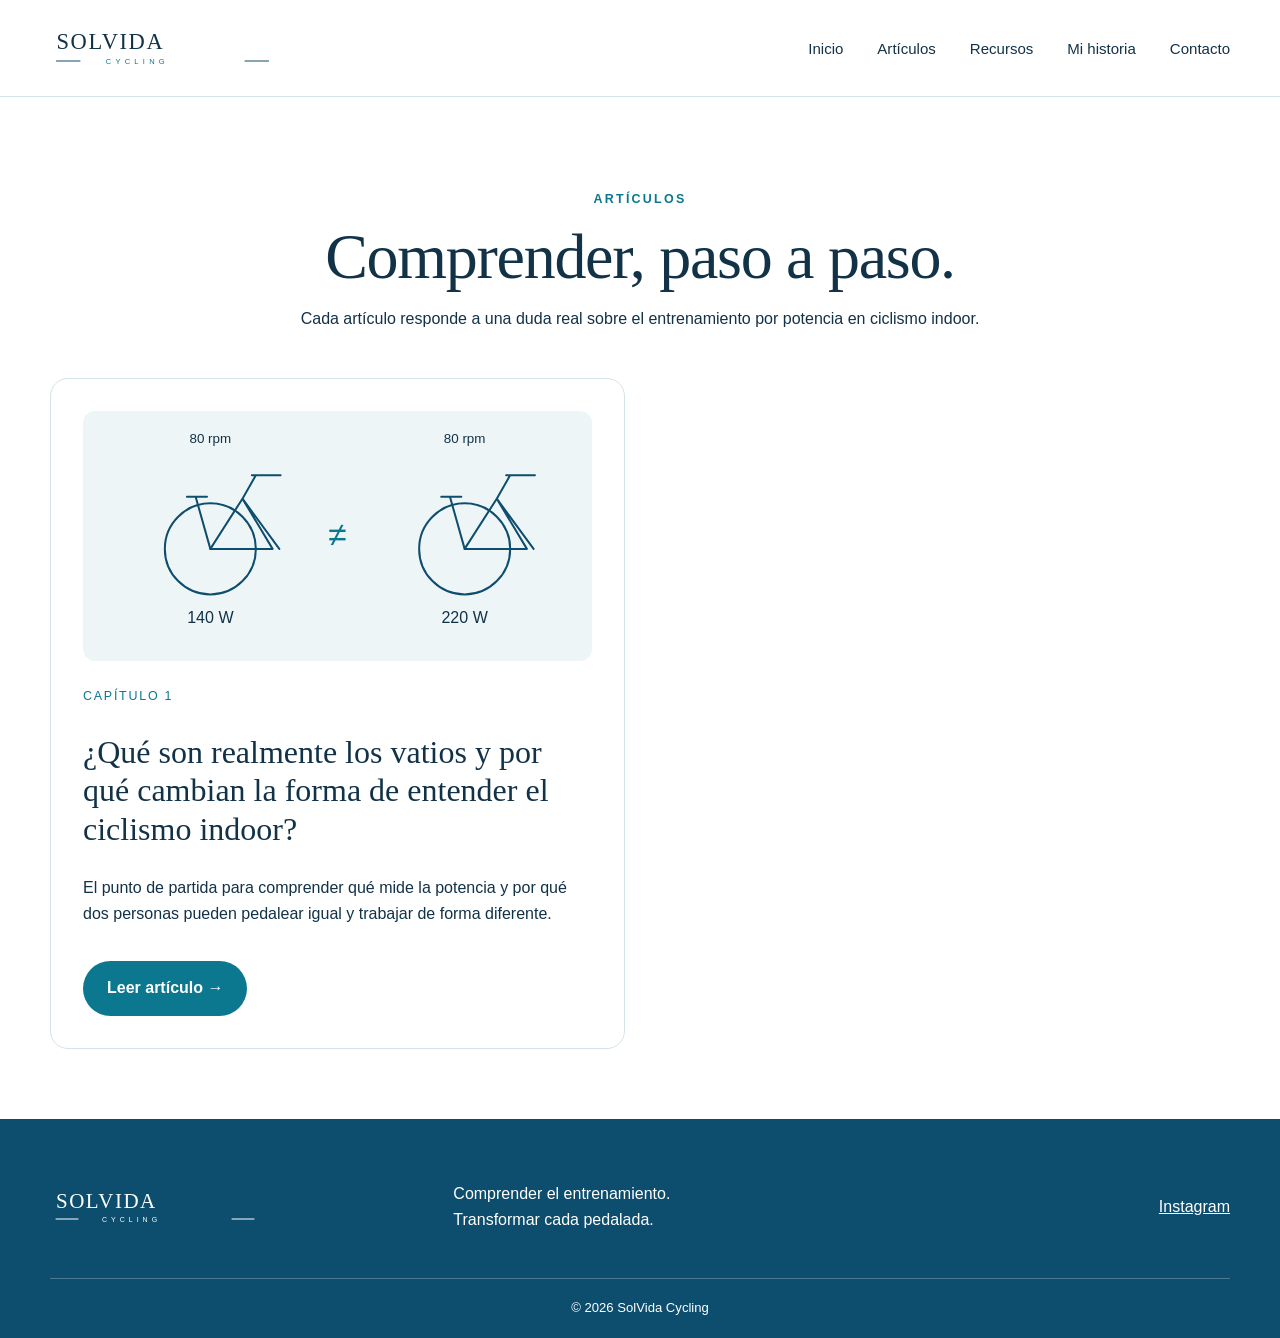
==== articulos.html @ aa21f6d3 "SolVida Cycling v1" ====
<!doctype html>
<html lang="es">
<head>
  <meta charset="utf-8"><meta name="viewport" content="width=device-width,initial-scale=1">
  <title>Artículos | SolVida Cycling</title>
  <link rel="icon" href="img/favicon.svg" type="image/svg+xml">
  <link rel="stylesheet" href="css/estilos.css">
</head>
<body>

<header class="site-header">
  <div class="container header-inner">
    <a class="brand" href="index.html" aria-label="SolVida Cycling, inicio">
      <img src="img/logo.svg" alt="SolVida Cycling">
    </a>
    <button class="menu-toggle" aria-label="Abrir menú" aria-expanded="false">☰</button>
    <nav class="main-nav" aria-label="Navegación principal">
      <a href="index.html">Inicio</a>
      <a href="articulos.html">Artículos</a>
      <a href="recursos.html">Recursos</a>
      <a href="mi-historia.html">Mi historia</a>
      <a href="contacto.html">Contacto</a>
    </nav>
  </div>
</header>

<main class="page-main">
  <section class="page-hero container">
    <p class="eyebrow">Artículos</p>
    <h1>Comprender, paso a paso.</h1>
    <p>Cada artículo responde a una duda real sobre el entrenamiento por potencia en ciclismo indoor.</p>
  </section>
  <section class="container cards-grid">
    <article class="article-card featured">
      <img src="img/misma-cadencia.svg" alt="">
      <p class="card-kicker">Capítulo 1</p>
      <h2>¿Qué son realmente los vatios y por qué cambian la forma de entender el ciclismo indoor?</h2>
      <p>El punto de partida para comprender qué mide la potencia y por qué dos personas pueden pedalear igual y trabajar de forma diferente.</p>
      <a class="button" href="articulos/que-son-los-vatios.html">Leer artículo →</a>
    </article>
  </section>
</main>

<footer class="site-footer">
  <div class="container footer-grid">
    <div>
      <img class="footer-logo" src="img/logo.svg" alt="SolVida Cycling">
    </div>
    <p>Comprender el entrenamiento.<br>Transformar cada pedalada.</p>
    <a class="social-link" href="#" aria-label="Instagram de SolVida Cycling">Instagram</a>
  </div>
  <div class="container copyright">© 2026 SolVida Cycling</div>
</footer>

<script src="js/main.js"></script>
</body>
</html>
---- css/estilos.css ----
:root{
  --ink:#123247;
  --petrol:#0d4d6d;
  --teal:#0b7890;
  --sky:#b9d4e2;
  --mist:#eef5f7;
  --line:#d5e4e9;
  --white:#fff;
  --max:1180px;
}
*{box-sizing:border-box}
html{scroll-behavior:smooth}
body{margin:0;color:var(--ink);background:var(--white);font-family:Arial,Helvetica,sans-serif;line-height:1.65}
img{max-width:100%;display:block}
a{color:inherit}
.container{width:min(var(--max),calc(100% - 40px));margin-inline:auto}
.site-header{position:sticky;top:0;z-index:20;background:rgba(255,255,255,.96);border-bottom:1px solid var(--line);backdrop-filter:blur(10px)}
.header-inner{min-height:96px;display:flex;align-items:center;justify-content:space-between;gap:40px}
.brand img{width:225px;height:auto}
.main-nav{display:flex;gap:34px;align-items:center}
.main-nav a{text-decoration:none;font-size:.94rem;padding:34px 0 29px;border-bottom:3px solid transparent}
.main-nav a:hover{color:var(--teal);border-bottom-color:var(--teal)}
.menu-toggle{display:none;border:0;background:none;font-size:1.8rem;color:var(--petrol)}
.hero{padding:78px 0 74px}
.hero-grid{display:grid;grid-template-columns:.9fr 1.1fr;align-items:center;gap:38px}
.hero h1,.page-hero h1,.history-layout h1,.contact-intro h1,.article-hero h1{font-family:Georgia,'Times New Roman',serif;font-weight:500;line-height:1.06;letter-spacing:-.02em}
.hero h1{font-size:clamp(2.8rem,5.7vw,5.4rem);margin:.2em 0}
.hero h1 span{color:var(--teal)}
.eyebrow{text-transform:uppercase;letter-spacing:.18em;color:var(--teal);font-size:.78rem;font-weight:700}
.short-rule{width:48px;border-top:3px solid var(--teal);margin:26px 0}
.lead{font-size:1.08rem}
.button{display:inline-flex;align-items:center;justify-content:center;gap:16px;border:0;border-radius:999px;padding:14px 24px;background:var(--teal);color:white;text-decoration:none;font-weight:700;margin-top:18px;cursor:pointer}
.button:hover{background:var(--petrol)}
.button.disabled{opacity:.58;cursor:not-allowed}
.hero-art img{width:100%}
.story-preview{padding:80px 0;background:#fbfcfc;border-top:1px solid var(--line)}
.story-grid{display:grid;grid-template-columns:minmax(280px,430px) 1fr;gap:70px;align-items:center}
.story-photo,.history-photo{border-radius:18px;object-fit:cover;object-position:center 22%}
.story-photo{height:460px;width:100%}
.story-preview h2,.resource-card h2,.article-card h2,.article-section h2,.next-article h2{font-family:Georgia,'Times New Roman',serif;font-weight:500;line-height:1.2}
.story-preview h2{font-size:2.35rem}
.text-link{color:var(--teal);font-weight:700;text-decoration:none}
.quote-band{text-align:center;padding:65px 20px;background:linear-gradient(90deg,#f7fbfc,#eef7f8,#f7fbfc)}
.quote-band .heart{font-size:2.4rem;color:var(--teal)}
.quote-band p{font-family:Georgia,serif;font-size:1.55rem;margin:.2em}
.quote-band em{font-family:Georgia,serif;color:var(--teal);font-size:1.8rem}
.site-footer{background:var(--petrol);color:white;padding:46px 0 20px;margin-top:70px}
.footer-grid{display:grid;grid-template-columns:1fr 1fr 1fr;align-items:center;gap:30px}
.footer-logo{width:210px;filter:brightness(0) invert(1)}
.social-link{text-align:right}
.copyright{border-top:1px solid rgba(255,255,255,.25);margin-top:28px;padding-top:18px;text-align:center;font-size:.82rem}
.page-main{min-height:70vh}
.page-hero{text-align:center;padding:80px 0 45px}
.page-hero h1,.contact-intro h1{font-size:clamp(2.8rem,5vw,4.8rem);margin:.1em auto .25em;max-width:900px}
.page-hero>p:last-of-type{max-width:680px;margin:auto}
.cards-grid{display:grid;grid-template-columns:repeat(2,minmax(0,1fr));gap:30px}
.article-card,.resource-card{border:1px solid var(--line);border-radius:18px;padding:32px;background:white}
.article-card img{height:250px;width:100%;object-fit:contain;background:var(--mist);border-radius:12px;margin-bottom:25px}
.article-card h2{font-size:2rem}
.card-kicker{color:var(--teal);font-size:.78rem;letter-spacing:.14em;text-transform:uppercase}
.resource-line{width:680px;max-height:280px;object-fit:cover;object-position:center 70%;margin:30px auto 0}
.resource-grid{display:grid;grid-template-columns:repeat(2,minmax(0,1fr));gap:36px}
.resource-card{text-align:center;padding:44px}
.resource-card h2{font-size:2rem}
.mini-chart{height:150px;position:relative;margin:auto;max-width:300px;border-left:2px solid var(--teal);border-bottom:2px solid var(--teal)}
.mini-chart:before{content:"";position:absolute;left:0;bottom:10px;width:100%;height:100px;border-top:3px solid var(--teal);border-radius:80% 20% 0 0;transform:skewY(-15deg)}
.mini-chart span{position:absolute;right:15px;top:64px;font-weight:bold}
.zones{display:grid;grid-template-columns:repeat(7,1fr);height:80px;margin:36px 0 70px}
.zones span{display:grid;place-items:center;border:1px solid var(--teal);background:color-mix(in srgb,var(--sky) calc(var(--i,1)*12%),white)}
.zones span:nth-child(1){background:#f4f9fa}.zones span:nth-child(2){background:#e6f1f4}.zones span:nth-child(3){background:#d4e8ed}.zones span:nth-child(4){background:#b9d8df}.zones span:nth-child(5){background:#8fc0cb}.zones span:nth-child(6){background:#4e9caf;color:white}.zones span:nth-child(7){background:#0b7890;color:white}
.history-layout{display:grid;grid-template-columns:minmax(280px,420px) 1fr;gap:75px;padding:80px 0}
.history-photo{position:sticky;top:125px;height:620px;width:100%}
.prose{max-width:720px}
.prose h1{font-size:3.8rem}
.prose h2{font-family:Georgia,serif;font-size:2.2rem;font-weight:500;margin-top:2.2rem}
.prose p{font-size:1.07rem}
.prose blockquote{font-family:Georgia,serif;font-size:2rem;color:var(--teal);border-left:4px solid var(--sky);margin:35px 0;padding:12px 0 12px 28px}
.contact-intro{text-align:center;padding:75px 0 20px;max-width:800px}
.conversation-line{font-size:3rem;color:var(--teal);margin-top:25px;border-bottom:2px solid var(--teal);line-height:.6}
.contact-form{max-width:720px;margin:30px auto 80px}
.contact-form label{display:block;font-weight:700;margin-bottom:22px}
.contact-form input,.contact-form textarea{width:100%;border:1px solid var(--teal);border-radius:7px;padding:14px;font:inherit;margin-top:8px}
.form-note{font-size:.82rem;color:#647985}
.article-page{padding:60px 0}
.article-shell{max-width:1000px}
.article-hero{display:grid;grid-template-columns:1.05fr .95fr;gap:45px;align-items:center;padding-bottom:50px;border-bottom:1px solid var(--line)}
.article-hero h1{font-size:clamp(2.6rem,5vw,4.4rem)}
.article-section{padding:55px 0;border-bottom:1px solid var(--line)}
.article-section h2{font-size:2.35rem}
.two-col{display:grid;grid-template-columns:260px 1fr;gap:60px;align-items:center}
.concept-badge{width:180px;height:180px;border:2px solid var(--teal);border-radius:50%;display:grid;place-items:center;font-family:Georgia,serif;font-size:5rem;color:var(--petrol);margin:auto}
.key-idea{border-left:4px solid var(--teal);padding:15px 20px;background:var(--mist);font-weight:700}
.wide-illustration{max-height:360px;margin:30px auto}
.factors-grid{display:grid;grid-template-columns:repeat(4,1fr);gap:15px;margin:30px 0}
.factors-grid div{min-height:110px;display:grid;place-items:center;text-align:center;padding:20px;border:1px solid var(--sky);border-radius:50%;background:var(--mist);font-weight:700}
.next-article{margin:55px 0;padding:40px;border:1px solid var(--sky);border-radius:18px;background:linear-gradient(135deg,#f7fbfc,#eef6f8)}
@media(max-width:850px){
  .header-inner{min-height:76px}.brand img{width:175px}.menu-toggle{display:block}
  .main-nav{display:none;position:absolute;top:76px;left:0;right:0;background:white;border-bottom:1px solid var(--line);padding:18px 20px;flex-direction:column;gap:0}
  .main-nav.open{display:flex}.main-nav a{padding:13px 0;width:100%}
  .hero-grid,.story-grid,.history-layout,.article-hero,.two-col{grid-template-columns:1fr}
  .hero{padding-top:45px}.hero-copy{order:1}.hero-art{order:2}
  .story-photo,.history-photo{height:auto;max-height:560px;position:static}
  .cards-grid,.resource-grid{grid-template-columns:1fr}
  .footer-grid{grid-template-columns:1fr;text-align:center}.footer-logo{margin:auto}.social-link{text-align:center}
  .factors-grid{grid-template-columns:repeat(2,1fr)}
  .prose h1{font-size:2.7rem}
}
@media(max-width:520px){
  .container{width:min(100% - 28px,var(--max))}
  .hero h1{font-size:2.7rem}.page-hero h1,.contact-intro h1{font-size:2.75rem}
  .article-card,.resource-card{padding:22px}
  .factors-grid{grid-template-columns:1fr 1fr}.factors-grid div{border-radius:14px}
  .article-section h2{font-size:1.85rem}.concept-badge{width:130px;height:130px;font-size:3.8rem}
}
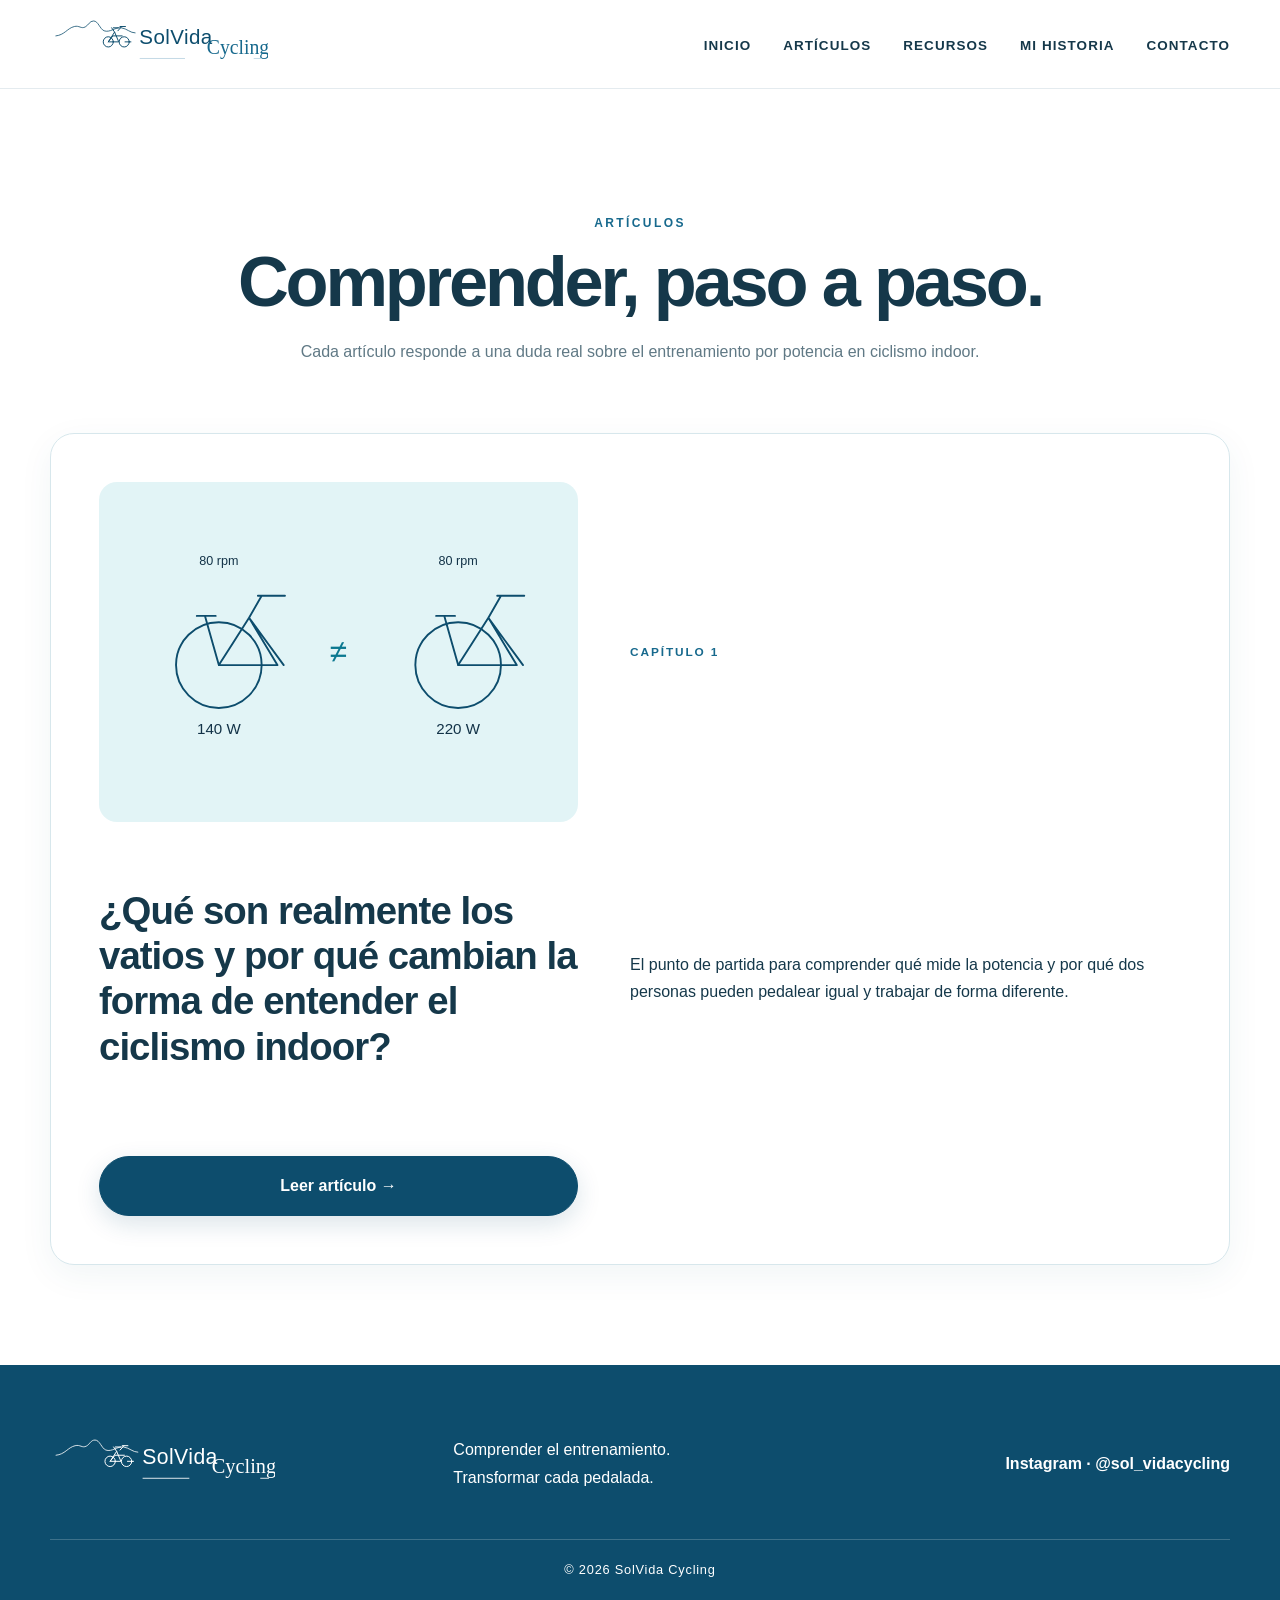
==== commit 6f528fce: "solvidcyling v2" ====
--- a/articulos.html
+++ b/articulos.html
@@ -47,11 +47,11 @@
       <img class="footer-logo" src="img/logo.svg" alt="SolVida Cycling">
     </div>
     <p>Comprender el entrenamiento.<br>Transformar cada pedalada.</p>
-    <a class="social-link" href="#" aria-label="Instagram de SolVida Cycling">Instagram</a>
+    <a class="social-link" href="https://www.instagram.com/sol_vidacycling/" target="_blank" rel="noopener" aria-label="Instagram de SolVida Cycling">Instagram · @sol_vidacycling</a>
   </div>
   <div class="container copyright">© 2026 SolVida Cycling</div>
 </footer>
 
 <script src="js/main.js"></script>
 </body>
-</html>+</html>
--- a/css/estilos.css
+++ b/css/estilos.css
@@ -1,116 +1,19 @@
-
-:root{
-  --ink:#123247;
-  --petrol:#0d4d6d;
-  --teal:#0b7890;
-  --sky:#b9d4e2;
-  --mist:#eef5f7;
-  --line:#d5e4e9;
-  --white:#fff;
-  --max:1180px;
-}
+:root{--petroleo:#0d4d6d;--azul:#17698d;--cielo:#b9d4e2;--hielo:#e2f4f6;--papel:#f8fbfc;--tinta:#15384a;--gris:#607985;--linea:#d7e7ec;--blanco:#fff;--max:1180px;--radio:24px;--sombra:0 18px 55px rgba(13,77,109,.11)}
 *{box-sizing:border-box}
 html{scroll-behavior:smooth}
-body{margin:0;color:var(--ink);background:var(--white);font-family:Arial,Helvetica,sans-serif;line-height:1.65}
-img{max-width:100%;display:block}
-a{color:inherit}
-.container{width:min(var(--max),calc(100% - 40px));margin-inline:auto}
-.site-header{position:sticky;top:0;z-index:20;background:rgba(255,255,255,.96);border-bottom:1px solid var(--line);backdrop-filter:blur(10px)}
-.header-inner{min-height:96px;display:flex;align-items:center;justify-content:space-between;gap:40px}
-.brand img{width:225px;height:auto}
-.main-nav{display:flex;gap:34px;align-items:center}
-.main-nav a{text-decoration:none;font-size:.94rem;padding:34px 0 29px;border-bottom:3px solid transparent}
-.main-nav a:hover{color:var(--teal);border-bottom-color:var(--teal)}
-.menu-toggle{display:none;border:0;background:none;font-size:1.8rem;color:var(--petrol)}
-.hero{padding:78px 0 74px}
-.hero-grid{display:grid;grid-template-columns:.9fr 1.1fr;align-items:center;gap:38px}
-.hero h1,.page-hero h1,.history-layout h1,.contact-intro h1,.article-hero h1{font-family:Georgia,'Times New Roman',serif;font-weight:500;line-height:1.06;letter-spacing:-.02em}
-.hero h1{font-size:clamp(2.8rem,5.7vw,5.4rem);margin:.2em 0}
-.hero h1 span{color:var(--teal)}
-.eyebrow{text-transform:uppercase;letter-spacing:.18em;color:var(--teal);font-size:.78rem;font-weight:700}
-.short-rule{width:48px;border-top:3px solid var(--teal);margin:26px 0}
-.lead{font-size:1.08rem}
-.button{display:inline-flex;align-items:center;justify-content:center;gap:16px;border:0;border-radius:999px;padding:14px 24px;background:var(--teal);color:white;text-decoration:none;font-weight:700;margin-top:18px;cursor:pointer}
-.button:hover{background:var(--petrol)}
-.button.disabled{opacity:.58;cursor:not-allowed}
-.hero-art img{width:100%}
-.story-preview{padding:80px 0;background:#fbfcfc;border-top:1px solid var(--line)}
-.story-grid{display:grid;grid-template-columns:minmax(280px,430px) 1fr;gap:70px;align-items:center}
-.story-photo,.history-photo{border-radius:18px;object-fit:cover;object-position:center 22%}
-.story-photo{height:460px;width:100%}
-.story-preview h2,.resource-card h2,.article-card h2,.article-section h2,.next-article h2{font-family:Georgia,'Times New Roman',serif;font-weight:500;line-height:1.2}
-.story-preview h2{font-size:2.35rem}
-.text-link{color:var(--teal);font-weight:700;text-decoration:none}
-.quote-band{text-align:center;padding:65px 20px;background:linear-gradient(90deg,#f7fbfc,#eef7f8,#f7fbfc)}
-.quote-band .heart{font-size:2.4rem;color:var(--teal)}
-.quote-band p{font-family:Georgia,serif;font-size:1.55rem;margin:.2em}
-.quote-band em{font-family:Georgia,serif;color:var(--teal);font-size:1.8rem}
-.site-footer{background:var(--petrol);color:white;padding:46px 0 20px;margin-top:70px}
-.footer-grid{display:grid;grid-template-columns:1fr 1fr 1fr;align-items:center;gap:30px}
-.footer-logo{width:210px;filter:brightness(0) invert(1)}
-.social-link{text-align:right}
-.copyright{border-top:1px solid rgba(255,255,255,.25);margin-top:28px;padding-top:18px;text-align:center;font-size:.82rem}
-.page-main{min-height:70vh}
-.page-hero{text-align:center;padding:80px 0 45px}
-.page-hero h1,.contact-intro h1{font-size:clamp(2.8rem,5vw,4.8rem);margin:.1em auto .25em;max-width:900px}
-.page-hero>p:last-of-type{max-width:680px;margin:auto}
-.cards-grid{display:grid;grid-template-columns:repeat(2,minmax(0,1fr));gap:30px}
-.article-card,.resource-card{border:1px solid var(--line);border-radius:18px;padding:32px;background:white}
-.article-card img{height:250px;width:100%;object-fit:contain;background:var(--mist);border-radius:12px;margin-bottom:25px}
-.article-card h2{font-size:2rem}
-.card-kicker{color:var(--teal);font-size:.78rem;letter-spacing:.14em;text-transform:uppercase}
-.resource-line{width:680px;max-height:280px;object-fit:cover;object-position:center 70%;margin:30px auto 0}
-.resource-grid{display:grid;grid-template-columns:repeat(2,minmax(0,1fr));gap:36px}
-.resource-card{text-align:center;padding:44px}
-.resource-card h2{font-size:2rem}
-.mini-chart{height:150px;position:relative;margin:auto;max-width:300px;border-left:2px solid var(--teal);border-bottom:2px solid var(--teal)}
-.mini-chart:before{content:"";position:absolute;left:0;bottom:10px;width:100%;height:100px;border-top:3px solid var(--teal);border-radius:80% 20% 0 0;transform:skewY(-15deg)}
-.mini-chart span{position:absolute;right:15px;top:64px;font-weight:bold}
-.zones{display:grid;grid-template-columns:repeat(7,1fr);height:80px;margin:36px 0 70px}
-.zones span{display:grid;place-items:center;border:1px solid var(--teal);background:color-mix(in srgb,var(--sky) calc(var(--i,1)*12%),white)}
-.zones span:nth-child(1){background:#f4f9fa}.zones span:nth-child(2){background:#e6f1f4}.zones span:nth-child(3){background:#d4e8ed}.zones span:nth-child(4){background:#b9d8df}.zones span:nth-child(5){background:#8fc0cb}.zones span:nth-child(6){background:#4e9caf;color:white}.zones span:nth-child(7){background:#0b7890;color:white}
-.history-layout{display:grid;grid-template-columns:minmax(280px,420px) 1fr;gap:75px;padding:80px 0}
-.history-photo{position:sticky;top:125px;height:620px;width:100%}
-.prose{max-width:720px}
-.prose h1{font-size:3.8rem}
-.prose h2{font-family:Georgia,serif;font-size:2.2rem;font-weight:500;margin-top:2.2rem}
-.prose p{font-size:1.07rem}
-.prose blockquote{font-family:Georgia,serif;font-size:2rem;color:var(--teal);border-left:4px solid var(--sky);margin:35px 0;padding:12px 0 12px 28px}
-.contact-intro{text-align:center;padding:75px 0 20px;max-width:800px}
-.conversation-line{font-size:3rem;color:var(--teal);margin-top:25px;border-bottom:2px solid var(--teal);line-height:.6}
-.contact-form{max-width:720px;margin:30px auto 80px}
-.contact-form label{display:block;font-weight:700;margin-bottom:22px}
-.contact-form input,.contact-form textarea{width:100%;border:1px solid var(--teal);border-radius:7px;padding:14px;font:inherit;margin-top:8px}
-.form-note{font-size:.82rem;color:#647985}
-.article-page{padding:60px 0}
-.article-shell{max-width:1000px}
-.article-hero{display:grid;grid-template-columns:1.05fr .95fr;gap:45px;align-items:center;padding-bottom:50px;border-bottom:1px solid var(--line)}
-.article-hero h1{font-size:clamp(2.6rem,5vw,4.4rem)}
-.article-section{padding:55px 0;border-bottom:1px solid var(--line)}
-.article-section h2{font-size:2.35rem}
-.two-col{display:grid;grid-template-columns:260px 1fr;gap:60px;align-items:center}
-.concept-badge{width:180px;height:180px;border:2px solid var(--teal);border-radius:50%;display:grid;place-items:center;font-family:Georgia,serif;font-size:5rem;color:var(--petrol);margin:auto}
-.key-idea{border-left:4px solid var(--teal);padding:15px 20px;background:var(--mist);font-weight:700}
-.wide-illustration{max-height:360px;margin:30px auto}
-.factors-grid{display:grid;grid-template-columns:repeat(4,1fr);gap:15px;margin:30px 0}
-.factors-grid div{min-height:110px;display:grid;place-items:center;text-align:center;padding:20px;border:1px solid var(--sky);border-radius:50%;background:var(--mist);font-weight:700}
-.next-article{margin:55px 0;padding:40px;border:1px solid var(--sky);border-radius:18px;background:linear-gradient(135deg,#f7fbfc,#eef6f8)}
-@media(max-width:850px){
-  .header-inner{min-height:76px}.brand img{width:175px}.menu-toggle{display:block}
-  .main-nav{display:none;position:absolute;top:76px;left:0;right:0;background:white;border-bottom:1px solid var(--line);padding:18px 20px;flex-direction:column;gap:0}
-  .main-nav.open{display:flex}.main-nav a{padding:13px 0;width:100%}
-  .hero-grid,.story-grid,.history-layout,.article-hero,.two-col{grid-template-columns:1fr}
-  .hero{padding-top:45px}.hero-copy{order:1}.hero-art{order:2}
-  .story-photo,.history-photo{height:auto;max-height:560px;position:static}
-  .cards-grid,.resource-grid{grid-template-columns:1fr}
-  .footer-grid{grid-template-columns:1fr;text-align:center}.footer-logo{margin:auto}.social-link{text-align:center}
-  .factors-grid{grid-template-columns:repeat(2,1fr)}
-  .prose h1{font-size:2.7rem}
-}
-@media(max-width:520px){
-  .container{width:min(100% - 28px,var(--max))}
-  .hero h1{font-size:2.7rem}.page-hero h1,.contact-intro h1{font-size:2.75rem}
-  .article-card,.resource-card{padding:22px}
-  .factors-grid{grid-template-columns:1fr 1fr}.factors-grid div{border-radius:14px}
-  .article-section h2{font-size:1.85rem}.concept-badge{width:130px;height:130px;font-size:3.8rem}
-}
+body{margin:0;color:var(--tinta);background:var(--blanco);font-family:"IBM Plex Sans","Aptos","Segoe UI",sans-serif;line-height:1.72;-webkit-font-smoothing:antialiased}
+img{max-width:100%;display:block}a{color:inherit}.container{width:min(var(--max),calc(100% - 48px));margin-inline:auto}
+.site-header{position:sticky;top:0;z-index:20;background:rgba(255,255,255,.92);border-bottom:1px solid rgba(13,77,109,.11);backdrop-filter:blur(16px)}
+.header-inner{min-height:88px;display:flex;align-items:center;justify-content:space-between;gap:42px}.brand img{width:218px;height:auto}.main-nav{display:flex;gap:32px;align-items:center}.main-nav a{position:relative;text-decoration:none;font-size:.84rem;font-weight:600;letter-spacing:.08em;text-transform:uppercase;padding:33px 0 29px}.main-nav a:after{content:"";position:absolute;left:0;right:100%;bottom:24px;height:1px;background:var(--azul);transition:right .3s ease}.main-nav a:hover{color:var(--azul)}.main-nav a:hover:after{right:0}.menu-toggle{display:none;border:0;background:none;font-size:1.65rem;color:var(--petroleo)}
+.hero{padding:118px 0 112px;background:radial-gradient(circle at 84% 22%,rgba(185,212,226,.38),transparent 29%)}.hero-grid{display:grid;grid-template-columns:1.02fr .98fr;align-items:center;gap:72px}.hero-copy{max-width:690px}.hero h1,.page-hero h1,.history-layout h1,.contact-intro h1,.article-hero h1{font-family:"Poppins","Aptos Display","Segoe UI",sans-serif;font-weight:600;line-height:1.03;letter-spacing:-.045em}.hero h1{font-size:clamp(3.6rem,6.5vw,6.25rem);margin:.22em 0}.hero h1 span{color:var(--azul)}.eyebrow{text-transform:uppercase;letter-spacing:.2em;color:var(--azul);font-size:.75rem;font-weight:700}.short-rule{width:54px;border-top:2px solid var(--azul);margin:31px 0}.lead{font-size:1.12rem}.button{display:inline-flex;align-items:center;justify-content:center;gap:14px;border:1px solid var(--petroleo);border-radius:999px;padding:15px 25px;background:var(--petroleo);color:white;text-decoration:none;font-weight:650;margin-top:22px;cursor:pointer;box-shadow:0 8px 24px rgba(13,77,109,.15);transition:transform .25s ease,box-shadow .25s ease,background .25s ease}.button:hover{background:var(--azul);transform:translateY(-2px);box-shadow:0 13px 30px rgba(13,77,109,.22)}.button.disabled{opacity:.48;cursor:not-allowed;transform:none}.hero-art img{width:100%;filter:drop-shadow(0 20px 25px rgba(13,77,109,.08))}
+.story-preview{padding:118px 0;background:var(--papel);border-top:1px solid var(--linea)}.story-grid{display:grid;grid-template-columns:minmax(300px,445px) 1fr;gap:92px;align-items:center}.story-photo,.history-photo{border-radius:var(--radio);object-fit:cover;object-position:center 18%;box-shadow:var(--sombra)}.story-photo{height:520px;width:100%}.story-preview h2,.resource-card h2,.article-card h2,.article-section h2,.next-article h2{font-family:"Poppins","Aptos Display",sans-serif;font-weight:600;line-height:1.18;letter-spacing:-.025em}.story-preview h2{font-size:clamp(2.2rem,4vw,3.25rem);margin:.35em 0}.text-link{display:inline-block;color:var(--azul);font-weight:700;text-decoration:none;margin-top:12px;transition:transform .25s ease}.text-link:hover{transform:translateX(4px)}.quote-band{text-align:center;padding:84px 20px;background:linear-gradient(90deg,#f8fbfc,#eaf5f7,#f8fbfc)}.quote-band .heart{font-size:2.4rem;color:var(--azul)}.quote-band p{font-family:"Poppins",sans-serif;font-size:1.4rem;margin:.25em}.quote-band em{color:var(--azul);font-size:1.45rem}
+.site-footer{background:var(--petroleo);color:white;padding:55px 0 22px;margin-top:100px}.footer-grid{display:grid;grid-template-columns:1fr 1fr 1fr;align-items:center;gap:30px}.footer-logo{width:225px;filter:brightness(0) invert(1)}.social-link{text-align:right;text-decoration:none;font-weight:700}.social-link:hover{text-decoration:underline}.copyright{border-top:1px solid rgba(255,255,255,.2);margin-top:32px;padding-top:19px;text-align:center;font-size:.8rem;letter-spacing:.06em}
+.page-main{min-height:70vh}.page-hero{text-align:center;padding:112px 0 68px}.page-hero h1,.contact-intro h1{font-size:clamp(3rem,5.5vw,5.3rem);margin:.15em auto .28em;max-width:980px}.page-hero>p:last-of-type{max-width:680px;margin:auto;color:var(--gris)}
+.cards-grid{display:grid;grid-template-columns:repeat(12,minmax(0,1fr));gap:30px}.article-card,.resource-card{border:1px solid var(--linea);border-radius:var(--radio);padding:34px;background:white;box-shadow:0 10px 35px rgba(13,77,109,.06);transition:transform .3s ease,box-shadow .3s ease}.article-card:hover,.resource-card:hover{transform:translateY(-5px);box-shadow:var(--sombra)}.article-card{grid-column:span 6}.article-card.featured{grid-column:1/-1;display:grid;grid-template-columns:1fr 1.15fr;gap:52px;align-items:center;padding:48px}.article-card img{height:340px;width:100%;object-fit:contain;background:var(--hielo);border-radius:18px}.article-card h2{font-size:clamp(1.8rem,3vw,2.65rem);margin:.35em 0}.card-kicker{color:var(--azul);font-size:.74rem;letter-spacing:.16em;text-transform:uppercase;font-weight:700}
+.resource-line{width:760px;max-height:330px;object-fit:cover;object-position:center 66%;margin:50px auto 0}.resource-grid{display:grid;grid-template-columns:repeat(2,minmax(0,1fr));gap:38px}.resource-card{text-align:center;padding:48px}.resource-card h2{font-size:2rem}.resource-placeholder{margin:16px 0 28px;padding:24px;border:1px dashed var(--cielo);border-radius:18px;background:var(--papel);color:var(--azul);font-size:.9rem}.mini-chart{height:150px;position:relative;margin:auto;max-width:300px;border-left:2px solid var(--azul);border-bottom:2px solid var(--azul)}.mini-chart:before{content:"";position:absolute;left:0;bottom:10px;width:100%;height:100px;border-top:3px solid var(--azul);border-radius:80% 20% 0 0;transform:skewY(-15deg)}.mini-chart span{position:absolute;right:15px;top:64px;font-weight:bold}.zones{display:grid;grid-template-columns:repeat(7,1fr);height:80px;margin:36px 0 70px}.zones span{display:grid;place-items:center;border:1px solid var(--azul);background:var(--hielo)}.zones span:nth-child(n+5){background:var(--cielo)}.zones span:nth-child(7){background:var(--azul);color:white}
+.history-layout{display:grid;grid-template-columns:minmax(300px,430px) 1fr;gap:95px;padding:112px 0}.history-photo{position:sticky;top:120px;height:660px;width:100%}.prose{max-width:740px}.prose h1{font-size:clamp(3rem,5vw,4.7rem);margin:.25em 0 .55em}.prose h2{font-family:"Poppins",sans-serif;font-size:2.25rem;font-weight:600;margin-top:2.5rem;letter-spacing:-.025em}.prose p{font-size:1.06rem}.prose blockquote{font-family:"Poppins",sans-serif;font-size:1.8rem;font-weight:500;color:var(--azul);border-left:3px solid var(--cielo);margin:40px 0;padding:15px 0 15px 28px}
+.contact-intro{text-align:center;padding:112px 0 25px;max-width:820px}.contact-actions{display:flex;justify-content:center;gap:15px;flex-wrap:wrap;margin-top:28px}.instagram-button{background:white;color:var(--petroleo)}.conversation-line{font-size:3rem;color:var(--azul);margin-top:36px;border-bottom:1px solid var(--cielo);line-height:.65}.contact-form{max-width:720px;margin:42px auto 90px;padding:42px;border:1px solid var(--linea);border-radius:var(--radio);box-shadow:var(--sombra)}.contact-form label{display:block;font-weight:650;margin-bottom:24px}.contact-form input,.contact-form textarea{width:100%;border:1px solid var(--cielo);border-radius:14px;padding:15px;font:inherit;margin-top:8px;transition:border .2s ease,box-shadow .2s ease}.contact-form input:focus,.contact-form textarea:focus{outline:none;border-color:var(--azul);box-shadow:0 0 0 4px rgba(185,212,226,.38)}.form-note{font-size:.82rem;color:var(--gris)}
+.article-page{padding:80px 0}.article-shell{max-width:1000px}.article-hero{display:grid;grid-template-columns:1.05fr .95fr;gap:58px;align-items:center;padding-bottom:65px;border-bottom:1px solid var(--linea)}.article-hero h1{font-size:clamp(2.8rem,5vw,4.7rem)}.article-section{padding:68px 0;border-bottom:1px solid var(--linea)}.article-section h2{font-size:2.35rem}.two-col{display:grid;grid-template-columns:260px 1fr;gap:65px;align-items:center}.concept-badge{width:180px;height:180px;border:2px solid var(--azul);border-radius:50%;display:grid;place-items:center;font-family:"Poppins",sans-serif;font-size:5rem;color:var(--petroleo);margin:auto}.key-idea{border-left:4px solid var(--azul);padding:18px 24px;background:var(--hielo);font-weight:700}.wide-illustration{max-height:360px;margin:35px auto}.factors-grid{display:grid;grid-template-columns:repeat(4,1fr);gap:16px;margin:35px 0}.factors-grid div{min-height:115px;display:grid;place-items:center;text-align:center;padding:20px;border:1px solid var(--cielo);border-radius:50%;background:var(--papel);font-weight:700}.next-article{margin:65px 0;padding:42px;border:1px solid var(--cielo);border-radius:var(--radio);background:linear-gradient(135deg,#f8fbfc,#edf6f8)}
+@media(prefers-reduced-motion:no-preference){.hero-copy,.hero-art,.story-grid,.article-card,.resource-card{animation:reveal .7s ease both}.hero-art{animation-delay:.12s}@keyframes reveal{from{opacity:0;transform:translateY(16px)}to{opacity:1;transform:none}}}
+@media(max-width:900px){.header-inner{min-height:76px}.brand img{width:180px}.menu-toggle{display:block}.main-nav{display:none;position:absolute;top:76px;left:0;right:0;background:white;border-bottom:1px solid var(--linea);padding:18px 24px;flex-direction:column;gap:0}.main-nav.open{display:flex}.main-nav a{padding:13px 0;width:100%}.main-nav a:after{display:none}.hero-grid,.story-grid,.history-layout,.article-hero,.two-col,.article-card.featured{grid-template-columns:1fr}.hero{padding:76px 0}.hero-copy{order:1}.hero-art{order:2}.story-preview{padding:85px 0}.story-photo,.history-photo{height:auto;max-height:650px;position:static}.resource-grid{grid-template-columns:1fr}.footer-grid{grid-template-columns:1fr;text-align:center}.footer-logo{margin:auto}.social-link{text-align:center}.article-card{grid-column:1/-1}.factors-grid{grid-template-columns:repeat(2,1fr)}.history-layout{gap:55px}.prose h1{font-size:3.15rem}}
+@media(max-width:560px){.container{width:min(100% - 30px,var(--max))}.hero{padding:62px 0 74px}.hero h1{font-size:3.15rem}.page-hero{padding-top:76px}.page-hero h1,.contact-intro h1{font-size:3rem}.story-grid{gap:45px}.article-card,.resource-card,.article-card.featured,.contact-form{padding:24px}.article-card img{height:230px}.footer-grid{gap:22px}.factors-grid{grid-template-columns:1fr 1fr}.factors-grid div{border-radius:16px}.article-section h2{font-size:1.9rem}.concept-badge{width:130px;height:130px;font-size:3.8rem}.zones{font-size:.75rem}.history-layout{padding-top:72px}.prose h1{font-size:2.75rem}}
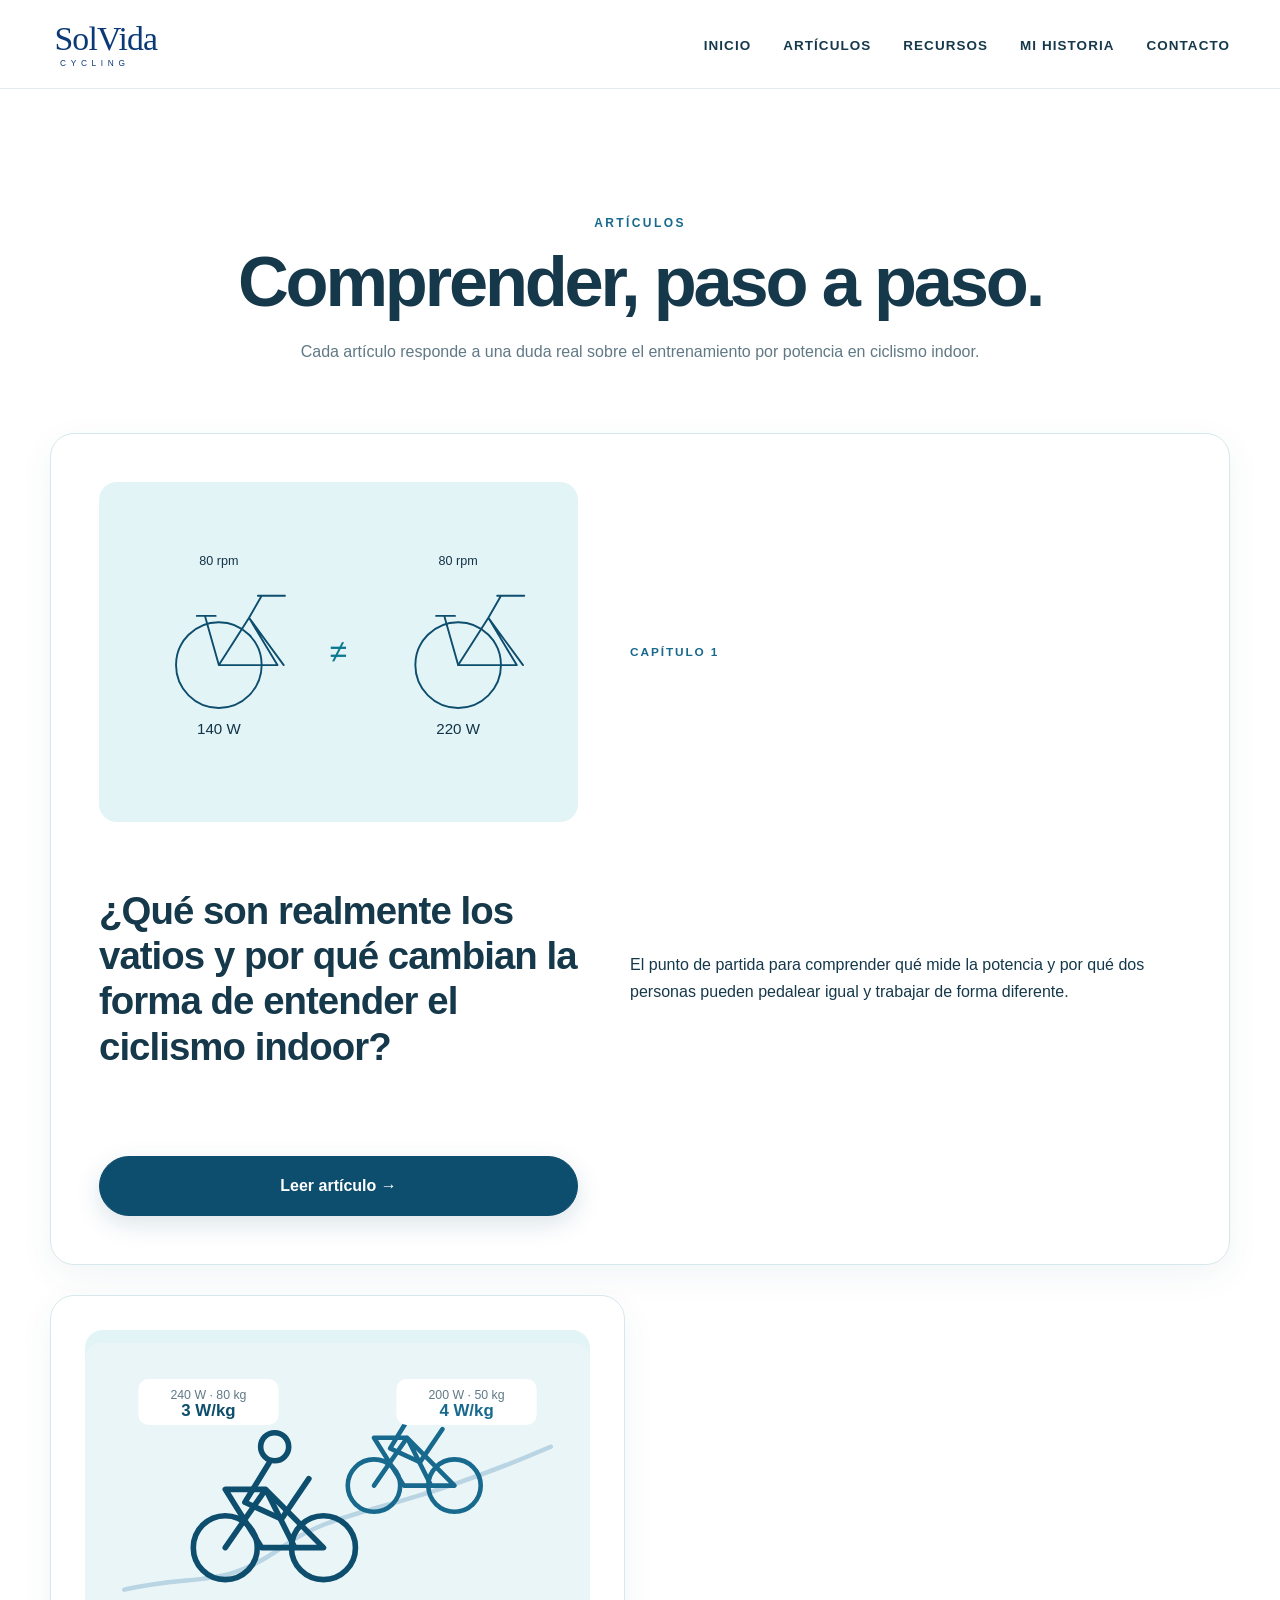
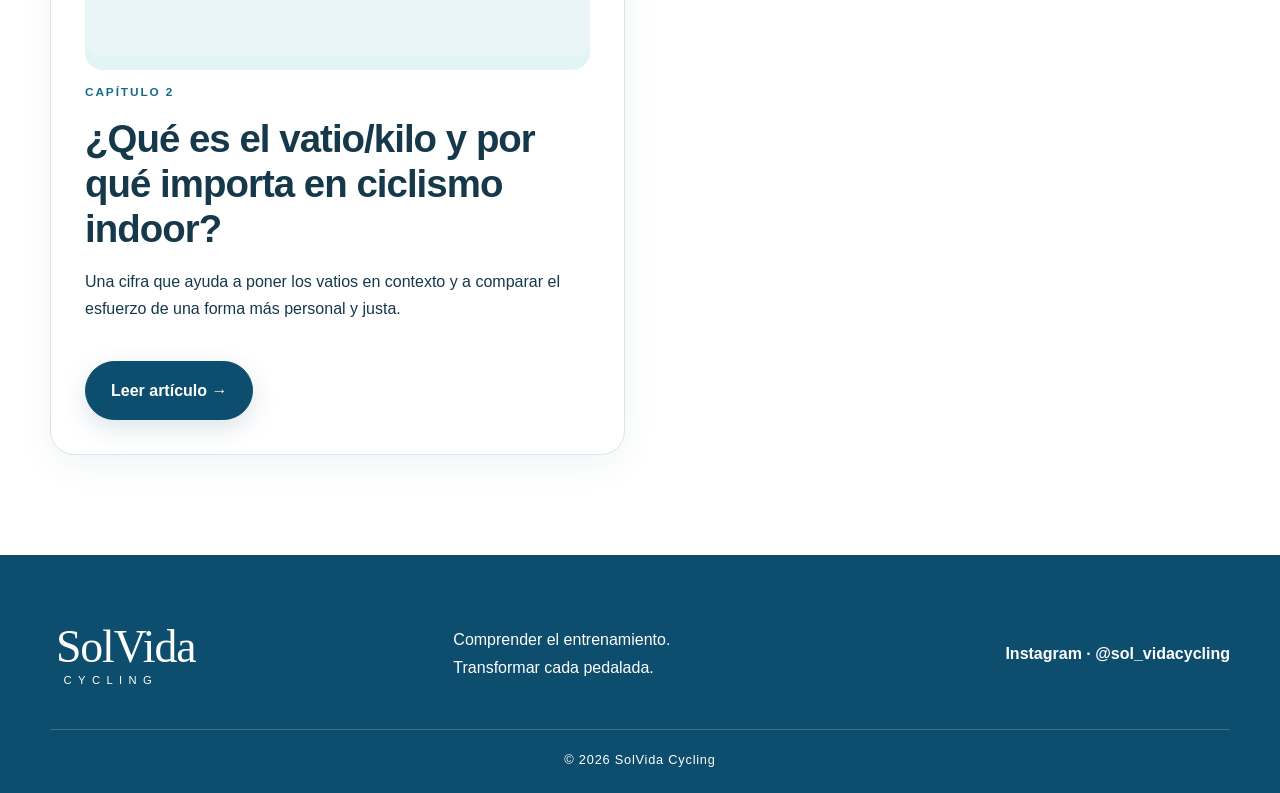
==== commit 77cce8e9: "Version 6 SolVidaCycling" ====
--- a/articulos.html
+++ b/articulos.html
@@ -38,6 +38,13 @@
       <p>El punto de partida para comprender qué mide la potencia y por qué dos personas pueden pedalear igual y trabajar de forma diferente.</p>
       <a class="button" href="articulos/que-son-los-vatios.html">Leer artículo →</a>
     </article>
+    <article class="article-card">
+      <img src="img/articulo-wkg-portada.svg" alt="Comparación de potencia relativa entre dos ciclistas">
+      <p class="card-kicker">Capítulo 2</p>
+      <h2>¿Qué es el vatio/kilo y por qué importa en ciclismo indoor?</h2>
+      <p>Una cifra que ayuda a poner los vatios en contexto y a comparar el esfuerzo de una forma más personal y justa.</p>
+      <a class="button" href="articulos/vatio-kilo-ciclismo-indoor.html">Leer artículo →</a>
+    </article>
   </section>
 </main>
 
--- a/css/estilos.css
+++ b/css/estilos.css
@@ -4,7 +4,7 @@
 body{margin:0;color:var(--tinta);background:var(--blanco);font-family:"IBM Plex Sans","Aptos","Segoe UI",sans-serif;line-height:1.72;-webkit-font-smoothing:antialiased}
 img{max-width:100%;display:block}a{color:inherit}.container{width:min(var(--max),calc(100% - 48px));margin-inline:auto}
 .site-header{position:sticky;top:0;z-index:20;background:rgba(255,255,255,.92);border-bottom:1px solid rgba(13,77,109,.11);backdrop-filter:blur(16px)}
-.header-inner{min-height:88px;display:flex;align-items:center;justify-content:space-between;gap:42px}.brand img{width:218px;height:auto}.main-nav{display:flex;gap:32px;align-items:center}.main-nav a{position:relative;text-decoration:none;font-size:.84rem;font-weight:600;letter-spacing:.08em;text-transform:uppercase;padding:33px 0 29px}.main-nav a:after{content:"";position:absolute;left:0;right:100%;bottom:24px;height:1px;background:var(--azul);transition:right .3s ease}.main-nav a:hover{color:var(--azul)}.main-nav a:hover:after{right:0}.menu-toggle{display:none;border:0;background:none;font-size:1.65rem;color:var(--petroleo)}
+.header-inner{min-height:88px;display:flex;align-items:center;justify-content:space-between;gap:42px}.brand img{width:166px;height:auto}.main-nav{display:flex;gap:32px;align-items:center}.main-nav a{position:relative;text-decoration:none;font-size:.84rem;font-weight:600;letter-spacing:.08em;text-transform:uppercase;padding:33px 0 29px}.main-nav a:after{content:"";position:absolute;left:0;right:100%;bottom:24px;height:1px;background:var(--azul);transition:right .3s ease}.main-nav a:hover,.main-nav a.active{color:var(--azul)}.main-nav a:hover:after,.main-nav a.active:after{right:0}.menu-toggle{display:none;border:0;background:none;font-size:1.65rem;color:var(--petroleo)}
 .hero{padding:118px 0 112px;background:radial-gradient(circle at 84% 22%,rgba(185,212,226,.38),transparent 29%)}.hero-grid{display:grid;grid-template-columns:1.02fr .98fr;align-items:center;gap:72px}.hero-copy{max-width:690px}.hero h1,.page-hero h1,.history-layout h1,.contact-intro h1,.article-hero h1{font-family:"Poppins","Aptos Display","Segoe UI",sans-serif;font-weight:600;line-height:1.03;letter-spacing:-.045em}.hero h1{font-size:clamp(3.6rem,6.5vw,6.25rem);margin:.22em 0}.hero h1 span{color:var(--azul)}.eyebrow{text-transform:uppercase;letter-spacing:.2em;color:var(--azul);font-size:.75rem;font-weight:700}.short-rule{width:54px;border-top:2px solid var(--azul);margin:31px 0}.lead{font-size:1.12rem}.button{display:inline-flex;align-items:center;justify-content:center;gap:14px;border:1px solid var(--petroleo);border-radius:999px;padding:15px 25px;background:var(--petroleo);color:white;text-decoration:none;font-weight:650;margin-top:22px;cursor:pointer;box-shadow:0 8px 24px rgba(13,77,109,.15);transition:transform .25s ease,box-shadow .25s ease,background .25s ease}.button:hover{background:var(--azul);transform:translateY(-2px);box-shadow:0 13px 30px rgba(13,77,109,.22)}.button.disabled{opacity:.48;cursor:not-allowed;transform:none}.hero-art img{width:100%;filter:drop-shadow(0 20px 25px rgba(13,77,109,.08))}
 .story-preview{padding:118px 0;background:var(--papel);border-top:1px solid var(--linea)}.story-grid{display:grid;grid-template-columns:minmax(300px,445px) 1fr;gap:92px;align-items:center}.story-photo,.history-photo{border-radius:var(--radio);object-fit:cover;object-position:center 18%;box-shadow:var(--sombra)}.story-photo{height:520px;width:100%}.story-preview h2,.resource-card h2,.article-card h2,.article-section h2,.next-article h2{font-family:"Poppins","Aptos Display",sans-serif;font-weight:600;line-height:1.18;letter-spacing:-.025em}.story-preview h2{font-size:clamp(2.2rem,4vw,3.25rem);margin:.35em 0}.text-link{display:inline-block;color:var(--azul);font-weight:700;text-decoration:none;margin-top:12px;transition:transform .25s ease}.text-link:hover{transform:translateX(4px)}.quote-band{text-align:center;padding:84px 20px;background:linear-gradient(90deg,#f8fbfc,#eaf5f7,#f8fbfc)}.quote-band .heart{font-size:2.4rem;color:var(--azul)}.quote-band p{font-family:"Poppins",sans-serif;font-size:1.4rem;margin:.25em}.quote-band em{color:var(--azul);font-size:1.45rem}
 .site-footer{background:var(--petroleo);color:white;padding:55px 0 22px;margin-top:100px}.footer-grid{display:grid;grid-template-columns:1fr 1fr 1fr;align-items:center;gap:30px}.footer-logo{width:225px;filter:brightness(0) invert(1)}.social-link{text-align:right;text-decoration:none;font-weight:700}.social-link:hover{text-decoration:underline}.copyright{border-top:1px solid rgba(255,255,255,.2);margin-top:32px;padding-top:19px;text-align:center;font-size:.8rem;letter-spacing:.06em}
@@ -12,8 +12,25 @@
 .cards-grid{display:grid;grid-template-columns:repeat(12,minmax(0,1fr));gap:30px}.article-card,.resource-card{border:1px solid var(--linea);border-radius:var(--radio);padding:34px;background:white;box-shadow:0 10px 35px rgba(13,77,109,.06);transition:transform .3s ease,box-shadow .3s ease}.article-card:hover,.resource-card:hover{transform:translateY(-5px);box-shadow:var(--sombra)}.article-card{grid-column:span 6}.article-card.featured{grid-column:1/-1;display:grid;grid-template-columns:1fr 1.15fr;gap:52px;align-items:center;padding:48px}.article-card img{height:340px;width:100%;object-fit:contain;background:var(--hielo);border-radius:18px}.article-card h2{font-size:clamp(1.8rem,3vw,2.65rem);margin:.35em 0}.card-kicker{color:var(--azul);font-size:.74rem;letter-spacing:.16em;text-transform:uppercase;font-weight:700}
 .resource-line{width:760px;max-height:330px;object-fit:cover;object-position:center 66%;margin:50px auto 0}.resource-grid{display:grid;grid-template-columns:repeat(2,minmax(0,1fr));gap:38px}.resource-card{text-align:center;padding:48px}.resource-card h2{font-size:2rem}.resource-placeholder{margin:16px 0 28px;padding:24px;border:1px dashed var(--cielo);border-radius:18px;background:var(--papel);color:var(--azul);font-size:.9rem}.mini-chart{height:150px;position:relative;margin:auto;max-width:300px;border-left:2px solid var(--azul);border-bottom:2px solid var(--azul)}.mini-chart:before{content:"";position:absolute;left:0;bottom:10px;width:100%;height:100px;border-top:3px solid var(--azul);border-radius:80% 20% 0 0;transform:skewY(-15deg)}.mini-chart span{position:absolute;right:15px;top:64px;font-weight:bold}.zones{display:grid;grid-template-columns:repeat(7,1fr);height:80px;margin:36px 0 70px}.zones span{display:grid;place-items:center;border:1px solid var(--azul);background:var(--hielo)}.zones span:nth-child(n+5){background:var(--cielo)}.zones span:nth-child(7){background:var(--azul);color:white}
 .history-layout{display:grid;grid-template-columns:minmax(300px,430px) 1fr;gap:95px;padding:112px 0}.history-photo{position:sticky;top:120px;height:660px;width:100%}.prose{max-width:740px}.prose h1{font-size:clamp(3rem,5vw,4.7rem);margin:.25em 0 .55em}.prose h2{font-family:"Poppins",sans-serif;font-size:2.25rem;font-weight:600;margin-top:2.5rem;letter-spacing:-.025em}.prose p{font-size:1.06rem}.prose blockquote{font-family:"Poppins",sans-serif;font-size:1.8rem;font-weight:500;color:var(--azul);border-left:3px solid var(--cielo);margin:40px 0;padding:15px 0 15px 28px}
-.contact-intro{text-align:center;padding:112px 0 25px;max-width:820px}.contact-actions{display:flex;justify-content:center;gap:15px;flex-wrap:wrap;margin-top:28px}.instagram-button{background:white;color:var(--petroleo)}.conversation-line{font-size:3rem;color:var(--azul);margin-top:36px;border-bottom:1px solid var(--cielo);line-height:.65}.contact-form{max-width:720px;margin:42px auto 90px;padding:42px;border:1px solid var(--linea);border-radius:var(--radio);box-shadow:var(--sombra)}.contact-form label{display:block;font-weight:650;margin-bottom:24px}.contact-form input,.contact-form textarea{width:100%;border:1px solid var(--cielo);border-radius:14px;padding:15px;font:inherit;margin-top:8px;transition:border .2s ease,box-shadow .2s ease}.contact-form input:focus,.contact-form textarea:focus{outline:none;border-color:var(--azul);box-shadow:0 0 0 4px rgba(185,212,226,.38)}.form-note{font-size:.82rem;color:var(--gris)}
+.contact-intro{text-align:center;padding:112px 0 25px;max-width:820px}.contact-actions{display:flex;justify-content:center;gap:15px;flex-wrap:wrap;margin-top:28px}.instagram-button{background:white;color:var(--petroleo)}.conversation-line{font-size:3rem;color:var(--azul);margin-top:36px;border-bottom:1px solid var(--cielo);line-height:.65}.contact-form{max-width:720px;margin:42px auto 90px;padding:42px;border:1px solid var(--linea);border-radius:var(--radio);box-shadow:var(--sombra)}.contact-form label{display:block;font-weight:650;margin-bottom:24px}.contact-form input,.contact-form textarea{width:100%;border:1px solid var(--cielo);border-radius:14px;padding:15px;font:inherit;margin-top:8px;transition:border .2s ease,box-shadow .2s ease}.contact-form input:focus,.contact-form textarea:focus{outline:none;border-color:var(--azul);box-shadow:0 0 0 4px rgba(185,212,226,.38)}.form-note{font-size:.82rem;color:var(--gris)}.instagram-invite{padding:64px 0;background:linear-gradient(135deg,#f8fbfc,#eaf5f7);border-top:1px solid var(--linea)}.instagram-invite-inner{display:flex;align-items:center;justify-content:space-between;gap:50px}.instagram-invite h2{font-family:"Poppins","Aptos Display",sans-serif;font-size:clamp(2rem,4vw,3.2rem);line-height:1.1;letter-spacing:-.035em;margin:.2em 0}.instagram-invite p{margin:.3em 0}.instagram-invite span{display:block;margin-top:14px;color:var(--azul);font-weight:700}.instagram-invite .button{flex:0 0 auto;margin:0}
 .article-page{padding:80px 0}.article-shell{max-width:1000px}.article-hero{display:grid;grid-template-columns:1.05fr .95fr;gap:58px;align-items:center;padding-bottom:65px;border-bottom:1px solid var(--linea)}.article-hero h1{font-size:clamp(2.8rem,5vw,4.7rem)}.article-section{padding:68px 0;border-bottom:1px solid var(--linea)}.article-section h2{font-size:2.35rem}.two-col{display:grid;grid-template-columns:260px 1fr;gap:65px;align-items:center}.concept-badge{width:180px;height:180px;border:2px solid var(--azul);border-radius:50%;display:grid;place-items:center;font-family:"Poppins",sans-serif;font-size:5rem;color:var(--petroleo);margin:auto}.key-idea{border-left:4px solid var(--azul);padding:18px 24px;background:var(--hielo);font-weight:700}.wide-illustration{max-height:360px;margin:35px auto}.factors-grid{display:grid;grid-template-columns:repeat(4,1fr);gap:16px;margin:35px 0}.factors-grid div{min-height:115px;display:grid;place-items:center;text-align:center;padding:20px;border:1px solid var(--cielo);border-radius:50%;background:var(--papel);font-weight:700}.next-article{margin:65px 0;padding:42px;border:1px solid var(--cielo);border-radius:var(--radio);background:linear-gradient(135deg,#f8fbfc,#edf6f8)}
+.article-hero-text{display:block;max-width:900px}.article-hero-text .lead{max-width:720px}
 @media(prefers-reduced-motion:no-preference){.hero-copy,.hero-art,.story-grid,.article-card,.resource-card{animation:reveal .7s ease both}.hero-art{animation-delay:.12s}@keyframes reveal{from{opacity:0;transform:translateY(16px)}to{opacity:1;transform:none}}}
 @media(max-width:900px){.header-inner{min-height:76px}.brand img{width:180px}.menu-toggle{display:block}.main-nav{display:none;position:absolute;top:76px;left:0;right:0;background:white;border-bottom:1px solid var(--linea);padding:18px 24px;flex-direction:column;gap:0}.main-nav.open{display:flex}.main-nav a{padding:13px 0;width:100%}.main-nav a:after{display:none}.hero-grid,.story-grid,.history-layout,.article-hero,.two-col,.article-card.featured{grid-template-columns:1fr}.hero{padding:76px 0}.hero-copy{order:1}.hero-art{order:2}.story-preview{padding:85px 0}.story-photo,.history-photo{height:auto;max-height:650px;position:static}.resource-grid{grid-template-columns:1fr}.footer-grid{grid-template-columns:1fr;text-align:center}.footer-logo{margin:auto}.social-link{text-align:center}.article-card{grid-column:1/-1}.factors-grid{grid-template-columns:repeat(2,1fr)}.history-layout{gap:55px}.prose h1{font-size:3.15rem}}
 @media(max-width:560px){.container{width:min(100% - 30px,var(--max))}.hero{padding:62px 0 74px}.hero h1{font-size:3.15rem}.page-hero{padding-top:76px}.page-hero h1,.contact-intro h1{font-size:3rem}.story-grid{gap:45px}.article-card,.resource-card,.article-card.featured,.contact-form{padding:24px}.article-card img{height:230px}.footer-grid{gap:22px}.factors-grid{grid-template-columns:1fr 1fr}.factors-grid div{border-radius:16px}.article-section h2{font-size:1.9rem}.concept-badge{width:130px;height:130px;font-size:3.8rem}.zones{font-size:.75rem}.history-layout{padding-top:72px}.prose h1{font-size:2.75rem}}
+@media(max-width:700px){.instagram-invite-inner{display:block}.instagram-invite .button{margin-top:28px}}
+.hero-grid-text{grid-template-columns:1fr}.hero-grid-text .hero-copy{max-width:880px}
+
+/* Artículo editorial — reproducción del boceto aprobado */
+.editorial-article{padding:36px 0 0}.editorial-shell{max-width:1180px}.editorial-shell h1,.editorial-shell h2{font-family:Georgia,"Times New Roman",serif;color:#0b3977}.editorial-hero{display:grid;grid-template-columns:1.05fr .95fr;gap:38px;align-items:center;padding:0 0 42px;border-bottom:1px solid var(--linea)}.editorial-hero>img{width:100%;max-height:430px;object-fit:contain}.editorial-title h1{font-size:clamp(2.6rem,4.35vw,4.2rem);line-height:1.08;letter-spacing:-.035em;margin:.2em 0}.editorial-title .short-rule{display:block}.editorial-title .lead{max-width:460px}.editorial-row{display:grid;grid-template-columns:1fr 1.12fr;gap:55px;align-items:center;padding:42px 35px;border-bottom:1px solid var(--linea)}.editorial-row h2,.weight-card h2{font-size:clamp(1.65rem,2.5vw,2.25rem);line-height:1.16;margin:.1em 0 .55em}.editorial-row img{width:100%;max-height:270px;object-fit:contain}.cadence-row{grid-template-columns:.9fr 1.1fr}.power-weight-layout{display:grid;grid-template-columns:minmax(0,1fr) 260px;border-bottom:1px solid var(--linea)}.power-main .editorial-row{padding-left:35px;padding-right:35px}.power-row{grid-template-columns:1fr 1fr}.outlined-note{border:1px solid #0b3977;padding:16px 20px;margin-top:24px}.fitness-row{grid-template-columns:1fr .9fr;border-bottom:0}.weight-card{border-left:1px solid var(--linea);margin:20px 0;padding:26px 24px}.weight-card .scale-icon{display:grid;place-items:center;width:80px;height:80px;border:1px solid var(--azul);border-radius:16px;font-size:2.35rem;margin:22px auto;color:#0b3977}.weight-card .button{font-size:.86rem;padding:14px 16px;border-radius:4px;display:flex}.article-navigation{display:grid;grid-template-columns:1fr auto 1fr;align-items:center;gap:30px;padding:30px 5%;font-size:.75rem;text-transform:uppercase;letter-spacing:.08em}.article-navigation a,.article-navigation>span{display:flex;align-items:center;gap:18px;text-decoration:none}.article-navigation>span{justify-content:flex-end;text-align:right}.article-navigation strong{font-family:Georgia,"Times New Roman",serif;font-size:1rem;text-transform:none;letter-spacing:0;color:#0b3977}.article-navigation>a:nth-child(2){font-size:1.8rem;color:#0b3977}.editorial-article+.site-footer{margin-top:0}
+@media(max-width:900px){.editorial-hero,.editorial-row,.cadence-row,.power-row,.fitness-row{grid-template-columns:1fr}.editorial-hero{gap:15px}.editorial-hero>img{max-height:360px}.editorial-row{padding:36px 10px;gap:25px}.cadence-row img{order:-1}.power-weight-layout{grid-template-columns:1fr}.weight-card{border-left:0;border-top:1px solid var(--linea);margin:0;padding:35px 15px}.article-navigation{grid-template-columns:1fr auto}.article-navigation>a:nth-child(2){display:none}}
+@media(max-width:560px){.editorial-title h1{font-size:2.65rem}.editorial-hero>img{max-height:290px}.editorial-row h2,.weight-card h2{font-size:1.75rem}.article-navigation{padding-inline:0;gap:12px}.article-navigation strong{font-size:.84rem}}
+
+/* Portada: proporción final aprobada */
+.hero h1{font-size:clamp(3rem,4.65vw,4.8rem)}
+@media(max-width:560px){.hero h1{font-size:2.75rem}}
+
+/* Capítulo 2 · Vatio/kilo */
+.wkg-hero{display:grid;grid-template-columns:1fr .9fr;align-items:center;gap:55px;padding:44px 0 58px;border-bottom:1px solid var(--linea)}.wkg-hero h1{font-size:clamp(2.6rem,4.35vw,4.2rem);line-height:1.08;letter-spacing:-.035em;margin:.2em 0}.wkg-hero>img{border-radius:22px}.wkg-section{padding:65px 5%;border-bottom:1px solid var(--linea)}.wkg-section h2,.wkg-formula-band h2{font-size:clamp(1.8rem,3vw,2.7rem);line-height:1.15;margin:.15em 0 .55em}.two-column-copy{display:grid;grid-template-columns:.8fr 1.2fr;gap:75px}.section-number{color:var(--azul);font-size:.75rem;font-weight:800;letter-spacing:.2em;margin:0}.section-heading{text-align:center;max-width:780px;margin:0 auto 42px}.wkg-formula-band{text-align:center;background:var(--hielo);padding:55px 30px;margin:0}.formula{display:flex;align-items:center;justify-content:center;gap:22px;flex-wrap:wrap;margin:25px 0;font-family:Georgia,"Times New Roman",serif}.formula span,.formula strong{background:white;border:1px solid var(--cielo);border-radius:14px;padding:15px 22px;font-size:1.22rem}.formula strong{background:var(--petroleo);color:white}.formula i{font-size:1.8rem;color:var(--azul);font-style:normal}.rider-comparison{display:grid;grid-template-columns:1fr auto 1fr;gap:28px;align-items:center;max-width:760px;margin:0 auto 34px}.rider-card{text-align:center;padding:30px;border:1px solid var(--cielo);border-radius:20px;background:var(--papel)}.rider-card.accent{background:var(--hielo);border-color:var(--azul)}.rider-card h3{font-family:Georgia,"Times New Roman",serif;color:#0b3977;font-size:2rem;margin:12px 0 0}.rider-card p{margin:0}.rider-card>strong{display:block;color:var(--azul);font-size:1.45rem;margin-top:10px}.rider-icon{width:54px;height:54px;display:grid;place-items:center;margin:auto;border-radius:50%;background:var(--petroleo);color:white;font-weight:800}.comparison-word{color:var(--gris);font-size:.8rem;text-transform:uppercase;letter-spacing:.1em}.centered-copy{text-align:center;max-width:760px;margin:auto}.indoor-nuance{display:grid;grid-template-columns:1.3fr .7fr;gap:60px;align-items:center}.truth-card{background:var(--petroleo);color:white;padding:38px;border-radius:22px}.truth-card span{text-transform:uppercase;letter-spacing:.16em;font-size:.72rem;color:var(--cielo);font-weight:800}.truth-card p{font-family:Georgia,"Times New Roman",serif;font-size:1.55rem;line-height:1.35;margin-bottom:0}.use-grid{display:grid;grid-template-columns:repeat(3,1fr);gap:22px}.use-grid>div{padding:28px;border:1px solid var(--linea);border-radius:18px}.use-grid span{color:var(--azul);font-size:2rem;font-family:Georgia,"Times New Roman",serif}.use-grid h3{font-size:1.1rem;margin:.2em 0}.closing-idea{text-align:center;padding:70px 8%;background:linear-gradient(135deg,#f8fbfc,#eaf5f7)}.closing-idea p{font-family:Georgia,"Times New Roman",serif;color:#0b3977;font-size:clamp(1.55rem,2.8vw,2.35rem);line-height:1.35;max-width:850px;margin:0 auto 25px}.closing-idea strong{color:var(--azul)}
+@media(max-width:900px){.wkg-hero,.two-column-copy,.indoor-nuance{grid-template-columns:1fr}.wkg-hero{gap:25px}.wkg-hero>img{order:-1}.use-grid{grid-template-columns:1fr}.two-column-copy,.indoor-nuance{gap:25px}.wkg-section{padding-inline:12px}}
+@media(max-width:560px){.wkg-hero h1{font-size:2.55rem}.rider-comparison{grid-template-columns:1fr}.comparison-word{text-align:center}.formula{gap:10px}.formula span,.formula strong{width:100%}.wkg-section{padding-block:48px}}
